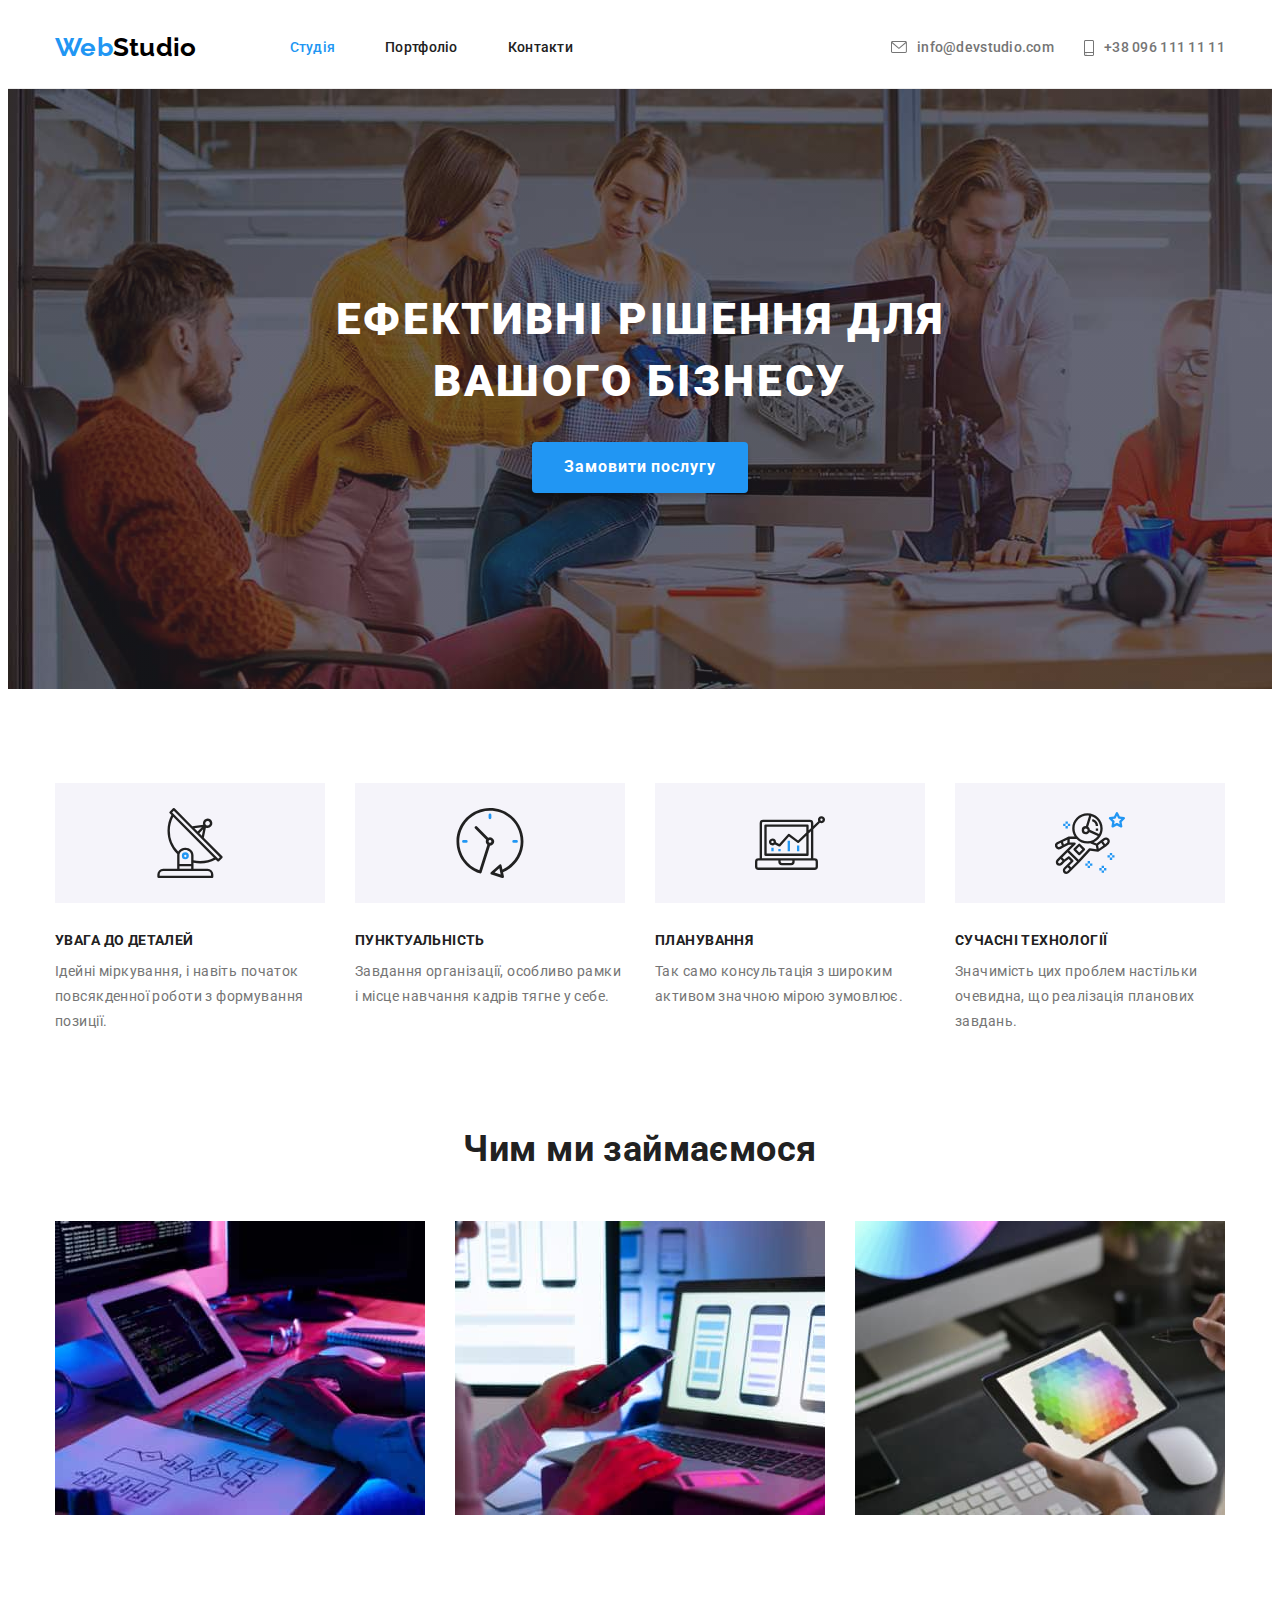
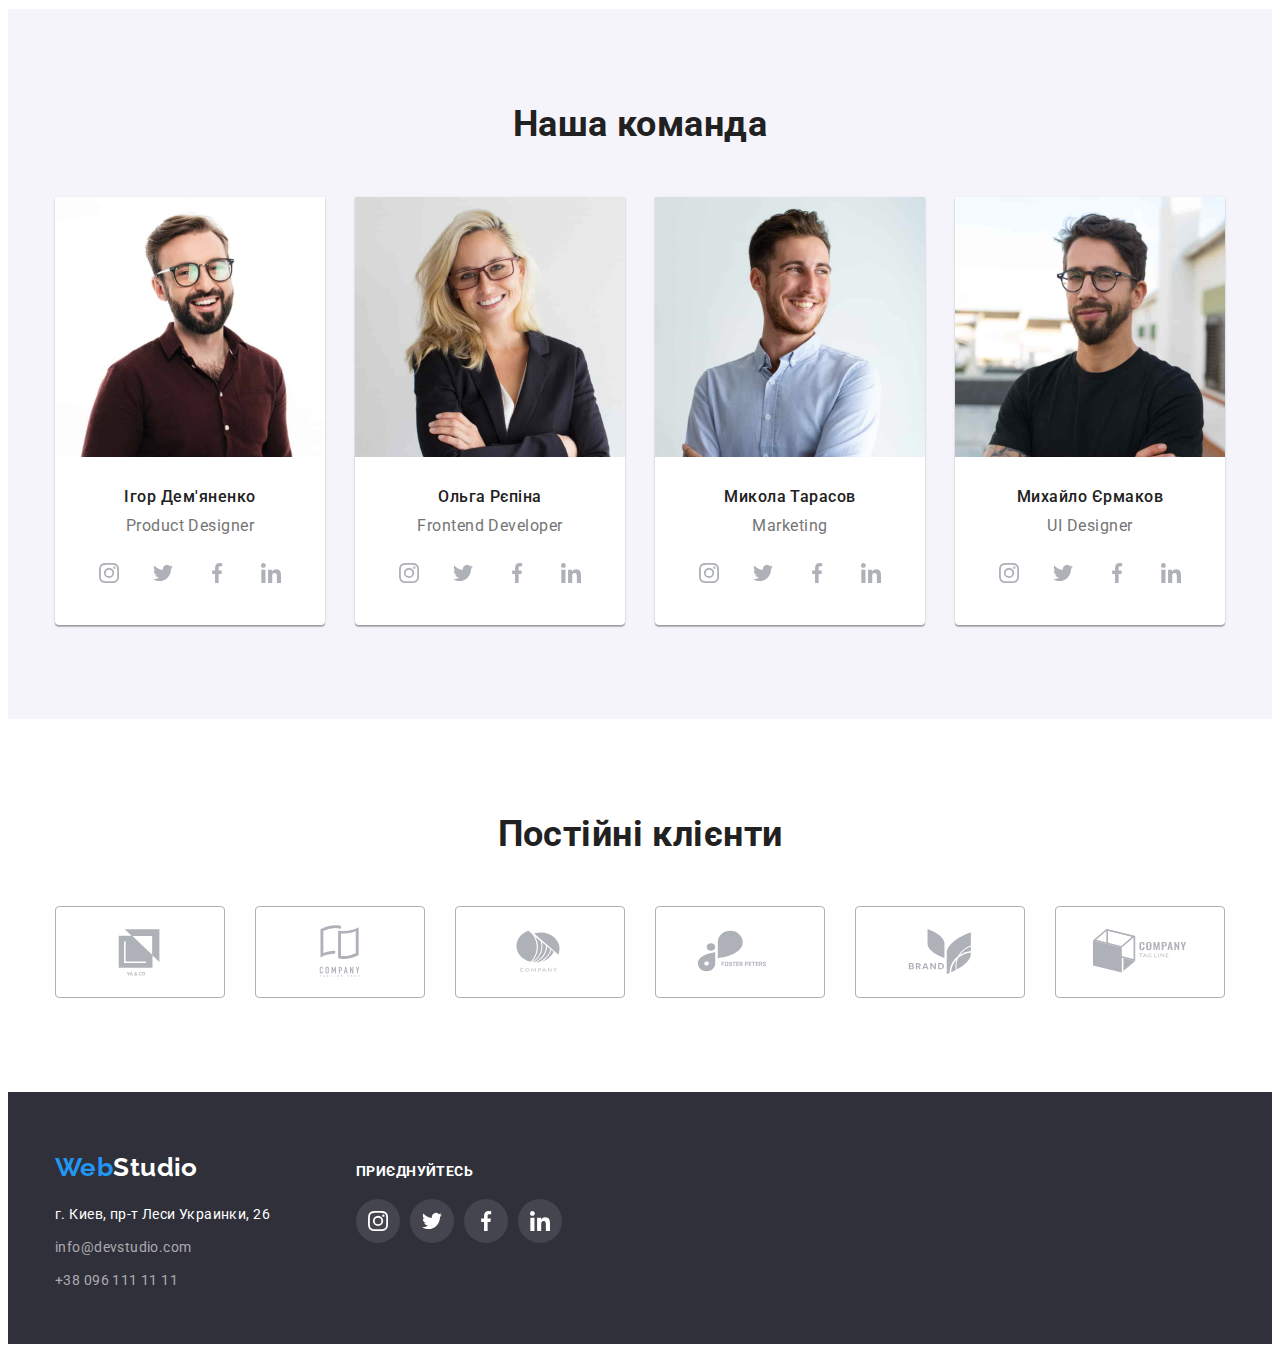
==== index.html @ 735a3ea4 "подготовка к работе" ====
<!DOCTYPE html>
<html lang="uk">
<head>
    <meta charset="UTF-8">
    <meta http-equiv="X-UA-Compatible" content="IE=edge">
    <meta name="viewport" content="width=device-width, initial-scale=1.0">
    <title>WebStudio</title>
    <link href="https://fonts.googleapis.com/css2?family=Raleway:wght@700&family=Roboto:wght@400;500;700;900&display=swap"
        rel="stylesheet">
    <link rel="stylesheet" href="https://cdnjs.cloudflare.com/ajax/libs/modern-normalize/1.1.0/modern-normalize.min.css"
        integrity="sha512-wpPYUAdjBVSE4KJnH1VR1HeZfpl1ub8YT/NKx4PuQ5NmX2tKuGu6U/JRp5y+Y8XG2tV+wKQpNHVUX03MfMFn9Q=="
        crossorigin="anonymous" referrerpolicy="no-referrer" />
    <link rel="stylesheet" href="./css/styles.css">
    <link rel="stylesheet" href="./css/studio.css">
    
</head>
<body>
    <header>
        <div class="header container">
            <a href="./index.html" class="logo">Web<span>Studio</span></a>
            <nav>
                <ul class="header-nav">
                    <li class="item"><a href="./index.html" class="header-nav_color link current">Студія</a></li>
                    <li class="item"><a href="portfolio.html" class="link">Портфоліо</a></li>
                    <li class="item"><a href="#" class="link">Контакти</a></li>
                </ul>
            </nav>
            <ul class="header-connect">
                <li class="item">
                    <a href="mailto:info@devstudio.com" class="header-connect_color link">
                        <svg class="icon icon-envelope">
                            <use href="./images/sprite-icon.svg#envelope"></use>
                        </svg>
                        info@devstudio.com
                    </a>
                </li>
                <li class="item">
                    <a href="tel:+380961111111" class="header-connect_color link">
                        <svg class="icon icon-smartphone">
                            <use href="./images/sprite-icon.svg#smartphone"></use>
                        </svg>
                        +38 096 111 11 11
                    </a>
                </li>
            </ul>
        </div>
    </header>

    <main>
        <!-- Ефективні рішення -->        
        <section class="basic">
            <div class="container">
                <h1 class="basic__title">Ефективні рішення для вашого бізнесу</h1>
                <button class="basic__btn" type="button">Замовити послугу</button>
            </div>
        </section>

        <!-- Особливості -->
        <section class="prioritie section" >
            <div class="container">
                <h2 class="visually-hidden">Особливості</h2>
                <ul class="prioritie-list">
                    <li class="item">
                        <div class="prioritie-list__icon">
                            <svg class="icon">
                                <use href="./images/sprite-icon.svg#antenna"></use>
                            </svg>
                        </div>
                        <h3 class="title">увага до деталей</h3>
                        <p>Ідейні міркування, і навіть початок повсякденної роботи з формування позиції.</p>
                    </li>
                    <li class="item">
                        <div class="prioritie-list__icon">
                            <svg class="icon">
                                <use href="./images/sprite-icon.svg#clock"></use>
                            </svg>
                        </div>
                        <h3 class="title">пунктуальність</h3>
                        <p>Завдання організації, особливо рамки і місце навчання кадрів тягне у себе.</p>
                    </li>
                    <li class="item">
                        <div class="prioritie-list__icon">
                            <svg class="icon">
                                <use href="./images/sprite-icon.svg#diagram"></use>
                            </svg>
                        </div>
                        <h3 class="title">планування</h3>
                        <p>Так само консультація з широким активом значною мірою зумовлює.</p>
                    </li>
                    <li class="item">
                        <div class="prioritie-list__icon">
                            <svg class="icon">
                                <use href="./images/sprite-icon.svg#astronaut"></use>
                            </svg>
                        </div>
                        <h3 class="title">сучасні технології</h3>
                        <p>Значимість цих проблем настільки очевидна, що реалізація планових завдань.</p>
                    </li>
                </ul>
            </div>
        </section>

        <!-- Чим ми займаємося -->
        <section class="service">
            <div class="container">
                <h2 class="service__title">Чим ми займаємося</h2>
                <ul class="service-list">
                    <li class="item">
                        <img src="./images/studio/activity1.jpg" alt="програмування" width="370">
                    </li>
                    <li class="item">
                        <img src="./images/studio/activity2.jpg" alt="oптимізація" width="370">
                    </li>
                    <li class="item">
                        <img src="./images/studio/activity3.jpg" alt="дизайн" width="370">
                    </li>
                </ul>
            </div>
        </section>

        <!-- команда -->
        <section class="team section">
            <div class="container">
                <h2 class="team__title">Наша команда</h2>
                <ul class="team-list">
                    <li class="item">
                        <img src="./images/studio/team1.jpg" alt="Ігор Дем'яненко" width="270">
                        <h3 class="title">Ігор Дем'яненко</h3>
                        <p>Product Designer</p>
                        <ul class="networks">
                            <li class="item">
                                <a href="#" class="link networks__icon team-list_hover">
                                    <svg class="icon">
                                        <use href="./images/sprite-icon.svg#instagram"></use>
                                    </svg>
                                </a>
                            </li>
                            <li class="item">
                                <a href="#" class="link link networks__icon team-list_hover">
                                    <svg class="icon">
                                        <use href="./images/sprite-icon.svg#twitter"></use>
                                    </svg>
                                </a>
                            </li>
                            <li class="item">
                                <a href="#" class="link link networks__icon team-list_hover">
                                    <svg class="icon">
                                        <use href="./images/sprite-icon.svg#facebook"></use>
                                    </svg>
                                </a>
                            </li>
                            <li class="item">
                                <a href="#" class="link link networks__icon team-list_hover">
                                    <svg class="icon">
                                        <use href="./images/sprite-icon.svg#linkedin"></use>
                                    </svg>
                                </a>
                            </li>
                        </ul>
                    </li>
                    <li class="item">
                        <img src="./images/studio/team2.jpg" alt="Ольга Рєпіна" width="270">
                        <h3 class="title">Ольга Рєпіна</h3>
                        <p>Frontend Developer</p>
                        <ul class="networks">
                            <li class="item">
                                <a href="#" class="link networks__icon team-list_hover">
                                    <svg class="icon">
                                        <use href="./images/sprite-icon.svg#instagram"></use>
                                    </svg>
                                </a>
                            </li>
                            <li class="item">
                                <a href="#" class="link link networks__icon team-list_hover">
                                    <svg class="icon">
                                        <use href="./images/sprite-icon.svg#twitter"></use>
                                    </svg>
                                </a>
                            </li>
                            <li class="item">
                                <a href="#" class="link link networks__icon team-list_hover">
                                    <svg class="icon">
                                        <use href="./images/sprite-icon.svg#facebook"></use>
                                    </svg>
                                </a>
                            </li>
                            <li class="item">
                                <a href="#" class="link link networks__icon team-list_hover">
                                    <svg class="icon">
                                        <use href="./images/sprite-icon.svg#linkedin"></use>
                                    </svg>
                                </a>
                            </li>
                        </ul>
                    </li>
                    <li class="item">
                        <img src="./images/studio/team3.jpg" alt="Микола Тарасов" width="270">
                        <h3 class="title">Микола Тарасов</h3>
                        <p>Marketing</p>
                        <ul class="networks">
                            <li class="item">
                                <a href="#" class="link networks__icon team-list_hover">
                                    <svg class="icon">
                                        <use href="./images/sprite-icon.svg#instagram"></use>
                                    </svg>
                                </a>
                            </li>
                            <li class="item">
                                <a href="#" class="link link networks__icon team-list_hover">
                                    <svg class="icon">
                                        <use href="./images/sprite-icon.svg#twitter"></use>
                                    </svg>
                                </a>
                            </li>
                            <li class="item">
                                <a href="#" class="link link networks__icon team-list_hover">
                                    <svg class="icon">
                                        <use href="./images/sprite-icon.svg#facebook"></use>
                                    </svg>
                                </a>
                            </li>
                            <li class="item">
                                <a href="#" class="link link networks__icon team-list_hover">
                                    <svg class="icon">
                                        <use href="./images/sprite-icon.svg#linkedin"></use>
                                    </svg>
                                </a>
                            </li>
                        </ul>
                    </li>
                    <li class="item">
                        <img src="./images/studio/team4.jpg" alt="Михайло Єрмаков" width="270">
                        <h3 class="title">Михайло Єрмаков</h3>
                        <p>UI Designer</p>
                        <ul class="networks">
                            <li class="item">
                                <a href="#" class="link networks__icon team-list_hover">
                                    <svg class="icon">
                                        <use href="./images/sprite-icon.svg#instagram"></use>
                                    </svg>
                                </a>
                            </li>
                            <li class="item">
                                <a href="#" class="link link networks__icon team-list_hover">
                                    <svg class="icon">
                                        <use href="./images/sprite-icon.svg#twitter"></use>
                                    </svg>
                                </a>
                            </li>
                            <li class="item">
                                <a href="#" class="link link networks__icon team-list_hover">
                                    <svg class="icon">
                                        <use href="./images/sprite-icon.svg#facebook"></use>
                                    </svg>
                                </a>
                            </li>
                            <li class="item">
                                <a href="#" class="link link networks__icon team-list_hover">
                                    <svg class="icon">
                                        <use href="./images/sprite-icon.svg#linkedin"></use>
                                    </svg>
                                </a>
                            </li>
                        </ul>
                    </li>
                </ul>
            </div>
        </section>

        <!-- карточки клиентов -->
        <section class="clients section">
            <div class="container">
                <h2 class="clients__title">Постійні клієнти</h2>
                <ul class="clients-card">
                    <li class="item">
                        <a href="#" class="clients-card_style">
                            <svg class="icon">
                                <use href="./images/sprite-icon.svg#logo-ya"></use>
                            </svg>
                        </a>
                    </li>
                    <li class="item">
                        <a href="#" class="clients-card_style">
                            <svg class="icon">
                                <use href="./images/sprite-icon.svg#logo-comp-book"></use>
                            </svg>
                        </a>
                    </li>
                    <li class="item">
                        <a href="#" class="clients-card_style">
                            <svg class="icon">
                                <use href="./images/sprite-icon.svg#logo-comp"></use>
                            </svg>
                        </a>
                    </li>
                    <li class="item">
                        <a href="#" class="clients-card_style">
                            <svg class="icon">
                                <use href="./images/sprite-icon.svg#logo-foster"></use>
                            </svg>
                        </a>
                    </li>
                    <li class="item">
                        <a href="#" class="clients-card_style">
                            <svg class="icon">
                                <use href="./images/sprite-icon.svg#logo-brand"></use>
                            </svg>
                        </a>
                    </li>
                    <li class="item">
                        <a href="#" class="clients-card_style">
                            <svg class="icon">
                                <use href="./images/sprite-icon.svg#logo-comp-cube"></use>
                            </svg>
                        </a>
                    </li>
                </ul>
            </div>
        </section>
    </main>

    <!-- footer -->
    <footer class="footer">
        <div class="container">
            <h2 class="visually-hidden">Footer</h2>
            <div class="footer-connect">
                <a href="./index.html" class="logo">Web<span>Studio</span></a>
                <address>
                    <ul class="footer-list">
                        <li class="item">
                            <a href="https://goo.gl/maps/CPtrU1FHBa2aNyZL9" class="footer-list_map link" target="_blank"
                                rel="noopener noreferrer nofollow">г. Киев, пр-т Леси Украинки, 26</a>
                        </li>
                        <li class="item"><a href="mailto:info@devstudio.com" class="footer-list_color link">info@devstudio.com</a></li>
                        <li class="item"><a href="tel:+380961111111" class="footer-list_color link">+38 096 111 11 11</a></li>
                    </ul>
                </address>
            </div>
            <div class="footer-join">
                <p class="footer-join__title">приєднуйтесь</p>
                <ul class="networks">
                    <li class="item">
                        <a href="#" class="link networks__icon footer-join_hover">
                            <svg class="icon">
                                <use href="./images/sprite-icon.svg#instagram"></use>
                            </svg>
                        </a>
                    </li>
                    <li class="item">
                        <a href="#" class="link link networks__icon footer-join_hover">
                            <svg class="icon">
                                <use href="./images/sprite-icon.svg#twitter"></use>
                            </svg>
                        </a>
                    </li>
                    <li class="item">
                        <a href="#" class="link link networks__icon footer-join_hover">
                            <svg class="icon">
                                <use href="./images/sprite-icon.svg#facebook"></use>
                            </svg>
                        </a>
                    </li>
                    <li class="item">
                        <a href="#" class="link link networks__icon footer-join_hover">
                            <svg class="icon">
                                <use href="./images/sprite-icon.svg#linkedin"></use>
                            </svg>
                        </a>
                    </li>
                </ul>
            </div>
        </div>
    </footer>
</body>
</html>
---- css/styles.css ----
/* БАЗОВЫЕ СТИЛИ + HEADER + FOOTER */

            /* ОБЩИЕ НАСТРОЙКИ */
                /* цвет */
        :root {
            --title: #212121;
            --text: #757575;
            --a-hover-focus--btn: #2196F3;
            --btn-hover-focus: #188CE8;
            --text-backgr-white: #FFFFFF;
            --text-gray: rgba(255, 255, 255, 0.6);
            --backgr-black: #2F303A;
            --backgr-prior-service: #F5F5F5;
            --backgr-team: #F5F4FA;
            --icon:#AFB1B8;
            --icon-backgr: rgba(255, 255, 255, 0.1);
            --black: #000000;
            --border: #EEEEEE;
        }
        
                /* глобальный border-box */
        html {
            box-sizing: border-box;
        }
        
        *,
        *::before,
        *::after {
            box-sizing: inherit;
        }
        
                /* сброс дефолтных отступов и padding */
        h1, h2, h3,
        ul,
        p {
            padding-left: 0;
            margin-top: 0;
            margin-bottom: 0;
        }

                /* заголовки */
        h2 {
            color: var(--title);
            font-weight: 700;
            font-size: 36px;
            line-height: 1.2;
            text-align: center;
        }

        h3 {
            color: var(--title);
            font-weight: 700;
            font-size: 14px;
            line-height: 1.1;
        }

                /* класс для сокрытия элемента (блока) */
        .visually-hidden {
            position: absolute;
            white-space: nowrap;
            width: 1px;
            height: 1px;
            overflow: hidden;
            border: 0;
            padding: 0;
            clip: rect(0 0 0 0);
            clip-path: inset(50%);
            margin: -1px;
        }

                /* дефолтные свойства svg-иконок */
        .icon {
            display: inline-block;
            width: 1em;
            height: 1em;
            stroke-width: 0;
            stroke: currentColor;
            fill: currentColor;
        }

                /* текст в body */
        body {
            color: var(--text);
            background-color: var(--text-backgr-white);
            font-family: Roboto, sans-serif;
            font-size: 14px;
            line-height: 1.8;
            letter-spacing: 0.03em;
        }

                /* стилизация: списки<li>(.item), ссылки<a>(.link), img - уберем нижние просветы */
        img {
            display: block;
        }

        .item {
            list-style: none;
        }

        .link {
            color: var(--title);
            text-decoration: none;
        }

        .link:hover,
        .link:focus {
            color: var(--a-hover-focus--btn);
        }

                /* блочная разметка CONTAINER и SECTION */
        .container {
            width: 1200px;
            padding-left: 15px;
            padding-right: 15px;
            margin: 0 auto;
        }

        .section {
            padding-top: 94px;
            padding-bottom: 94px;
        }


/* header */
header {
    padding-top: 24px;
    padding-bottom: 25px;
    border-bottom: 1px solid #ECECEC;
}

.header {
    display: flex;
    align-items: center;
    font-weight: 500;
    font-size: 14px;
    line-height: 1.1;
    letter-spacing: 0.02em;
}

.logo {
    color: var(--a-hover-focus--btn);
    font-family: Raleway;
    font-size: 26px;
    font-weight: 700;
    line-height: 1.2;
    text-decoration: none;
}

.logo span{
    color: var(--black);
}

.header .logo {
    margin-right: 93px;
}

.header-nav {
    display: flex;
    margin-right: 318px;
}

.header-nav .item + .item {
    margin-left: 50px;
}

.header-connect {
    display: flex;
}

.link.current {
    color: var(--a-hover-focus--btn);
}

.header-connect .item+.item {
    margin-left: 30px;
}

.header-connect_color {
    display: flex;
    align-items: center;
    color: var(--text);
}

.header-connect_color .icon {
    margin-right: 10px;
}

.icon-envelope {
    width: 16px;
    height: 12px;
}

.icon-smartphone {
    width: 10px;
    height: 16px;
}

/* footer */
.footer {
    height: 252px;
    background-color: var(--backgr-black);
    padding-top: 60px;
    padding-bottom: 60px;
}

.footer .container {
    display: flex;
    align-items: baseline;
}

.footer .logo {
    display: inline-block;
    margin-bottom: 20px;
}

.footer span,
.footer-list_map {
    color: var(--text-backgr-white);
}

.footer-list {
    line-height: 1.7;
}

.footer-list_color {
    color: var(--text-gray);
}

.footer-list .item + .item {
    margin-top: 9px;
}

.footer-list {
    font-style: normal;
}

.footer-connect {
    width: 231px;
    margin-right: 70px;
    
}

/* .footer-join {
    padding-top: 15px;
} */



.footer-join__title {
    color: var(--text-backgr-white);
    font-weight: 700;
    font-size: 14px;
    line-height: 1.1;
    text-transform: uppercase;
    margin-bottom: 20px;
}

.networks {
    display: flex;
    align-items: center;
    gap: 10px;
}

.networks__icon {
    display: flex;
    width: 44px;
    height: 44px;
    align-items: center;
    justify-content: center;
    line-height: 0;
    border-radius: 50% 50%;
    border: 0 solid transparent;
}

.networks__icon .icon {
    width: 20px;
    height: 20px;
}

.footer-join_hover {
    color: var(--text-backgr-white);
    background-color: var(--icon-backgr);
}

.footer-join_hover:hover,
.footer-join_hover:focus {
    color: var(--text-backgr-white);
    background-color: var(--a-hover-focus--btn);
}
---- css/studio.css ----
/* Стили для <main> STUDIO */

/* basic */
.basic {
    max-width: 1600px;
    height: 600px;
    background-color: rgb(47, 48, 58);
    background-image: linear-gradient(to right,
    rgba(47, 48, 58, 0.4),
    rgba(47, 48, 58, 0.4)
    ),
    url("../images/studio/basic.jpg");
    padding-top: 200px;
    padding-bottom: 200px;
    text-align: center;
    margin-left: auto;
    margin-right: auto;
}

.basic .container {
    display: flex;
    flex-direction: column;
    align-items: center;
}

.basic__title {
    width: 696px;
    color: var(--text-backgr-white);
    font-weight: 900;
    font-size: 44px;
    line-height: 1.4;
    letter-spacing: 0.06em;
    text-transform: uppercase;
    margin-bottom: 30px;
}

.basic__btn {
    background-color: var(--a-hover-focus--btn);
    color: var(--text-backgr-white);
    font-family: inherit;
    font-weight: 700;
    font-size: 16px;
    line-height: 1.9;
    letter-spacing: 0.06em;
    box-shadow: 0px 4px 4px hwb(0 0% 100% / 0.15);
    border: 0 solid transparent;
    border-radius: 4px;
    padding: 10px 32px;
    cursor: pointer;
}

.basic__btn:hover,
.basic__btn:focus {
    background-color: var(--btn-hover-focus);
}

/* prioritie */
.prioritie-list {
    display: flex;
}

.prioritie-list .item {
    width: 270px;
}

.prioritie-list .item + .item {
    margin-left: 30px;
}

.prioritie-list__icon {
    width: 270px;
    height: 120px;
    text-align: center;
    background-color: var(--backgr-team);
    padding-top: 25px;
    margin-bottom: 30px;
}

.prioritie-list__icon .icon {
    width: 70px;
    height: 70px;
}

.prioritie-list .title {
    text-transform: uppercase;
    margin-bottom: 10px;
}

/* service */
.service {
    padding-bottom: 94px;
}

.service__title {
    margin-bottom: 50px;
}

.service-list {
    display: flex;
}

.service-list .item + .item {
    margin-left: 30px;
}

/* team */
.team {
    background-color: var(--backgr-team);
    text-align: center;
}

.team__title {
    margin-bottom: 50px;
}

.team-list {
    display: flex;
    column-gap: 30px;
}

.team-list,
.team-list .title {
    font-size: 16px;
    line-height: 1.2;
    letter-spacing: 0.03em;
    text-align: center;
}

.team-list > .item {
    width: 270px;
    background-color: var(--text-backgr-white);
    box-shadow: 0px 1px 3px rgba(0, 0, 0, 0.12), 0px 1px 1px rgba(0, 0, 0, 0.14), 0px 2px 1px rgba(0, 0, 0, 0.2);
    border-radius: 0px 0px 4px 4px;
    padding-bottom: 30px;
}

.team-list img {
    margin-bottom: 30px;
}

.team-list .title {
    font-weight: 500;
    margin-bottom: 10px;
}

.team-list .networks {
    padding-left: 32px;
    padding-right: 32px;
    margin-top: 16px;
}

.team-list_hover {
    color: var(--icon);
}

.team-list_hover:hover,
.team-list_hover:focus {
    color: var(--text-backgr-white);
    background-color: var(--a-hover-focus--btn);
}

/* clients */
.clients__title {
    margin-bottom: 50px;
}

.clients-card {
    display: flex;
    gap: 30px;
}

.clients-card_style {
    display: flex;
    align-items: center;
    justify-content: center;
    width: 170px;
    height: 92px;
    color: var(--icon);
    border: 1px solid var(--icon);
    border-radius: 4px;
}

.clients-card .icon {
    width: 106px;
    height: 60px;
}

.clients-card_style:hover,
.clients-card_style:focus {
    color: var(--a-hover-focus--btn);
    border-color: var(--a-hover-focus--btn);
}
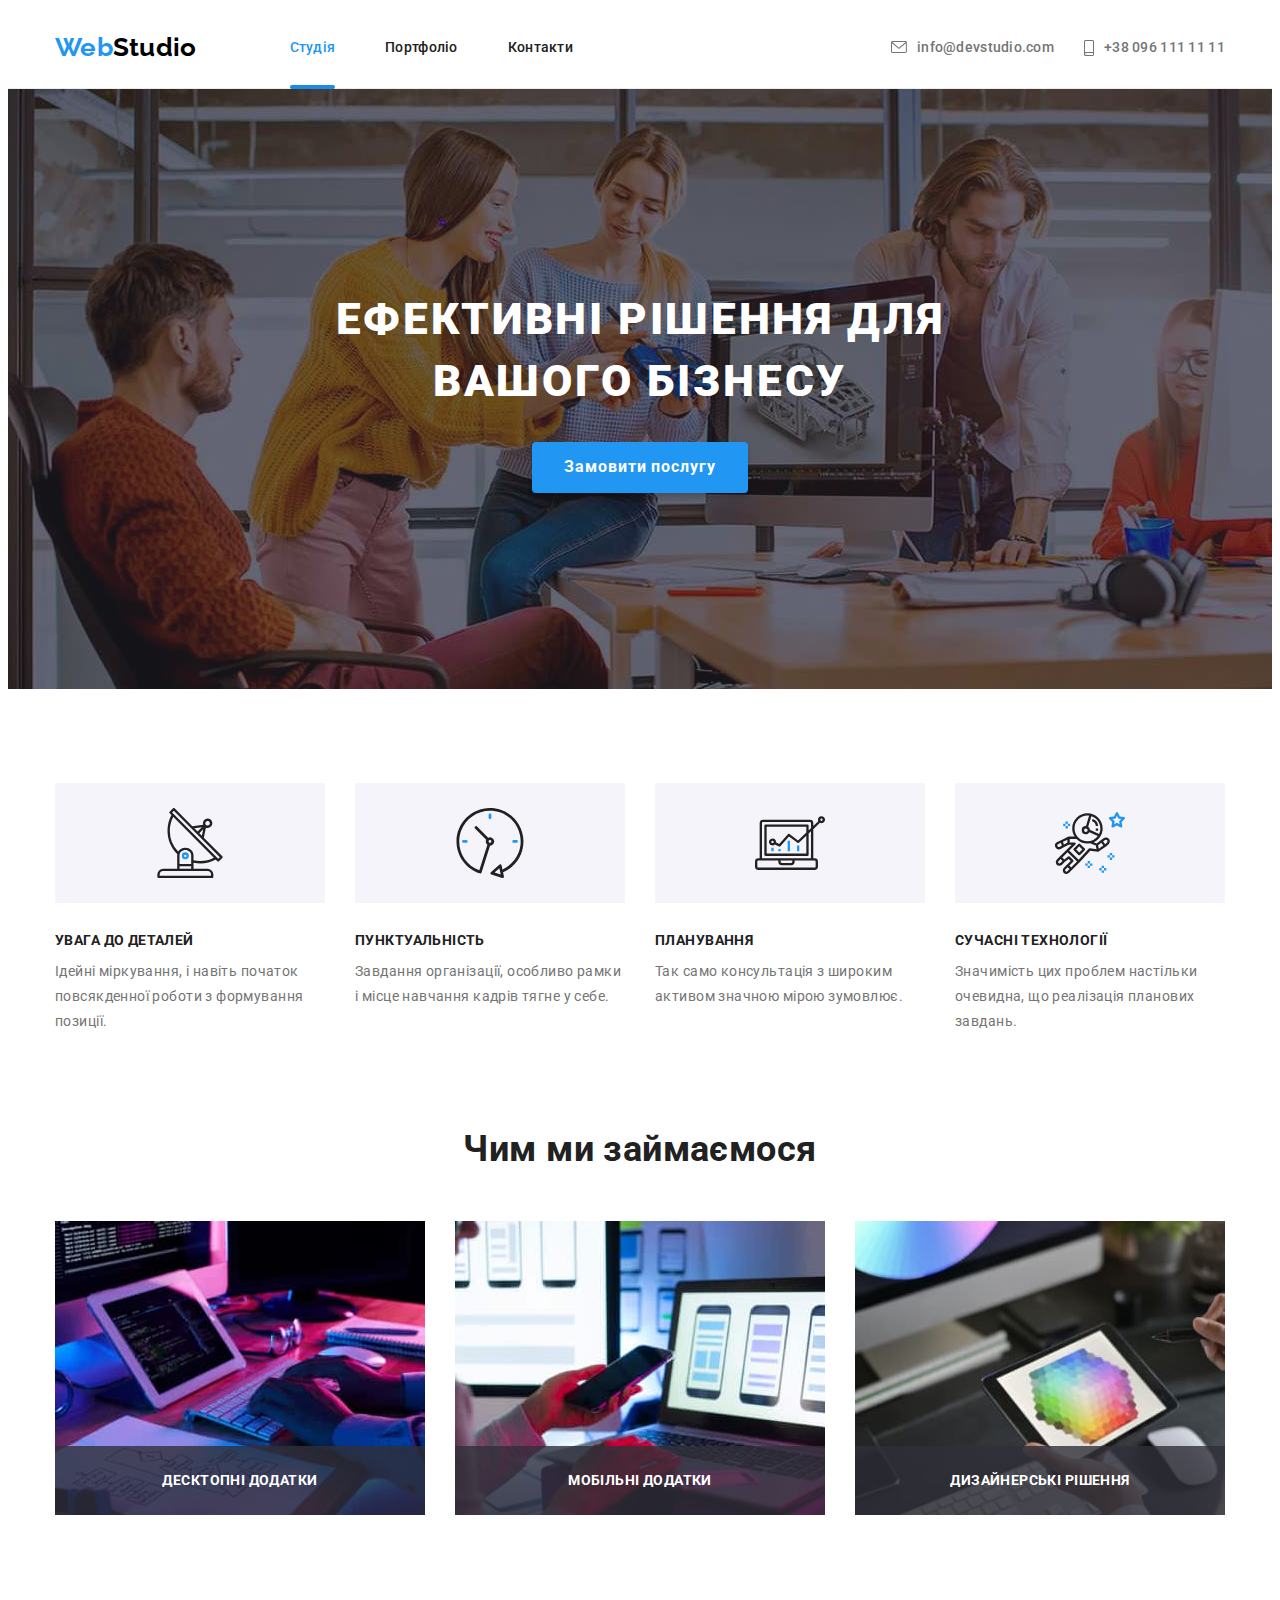
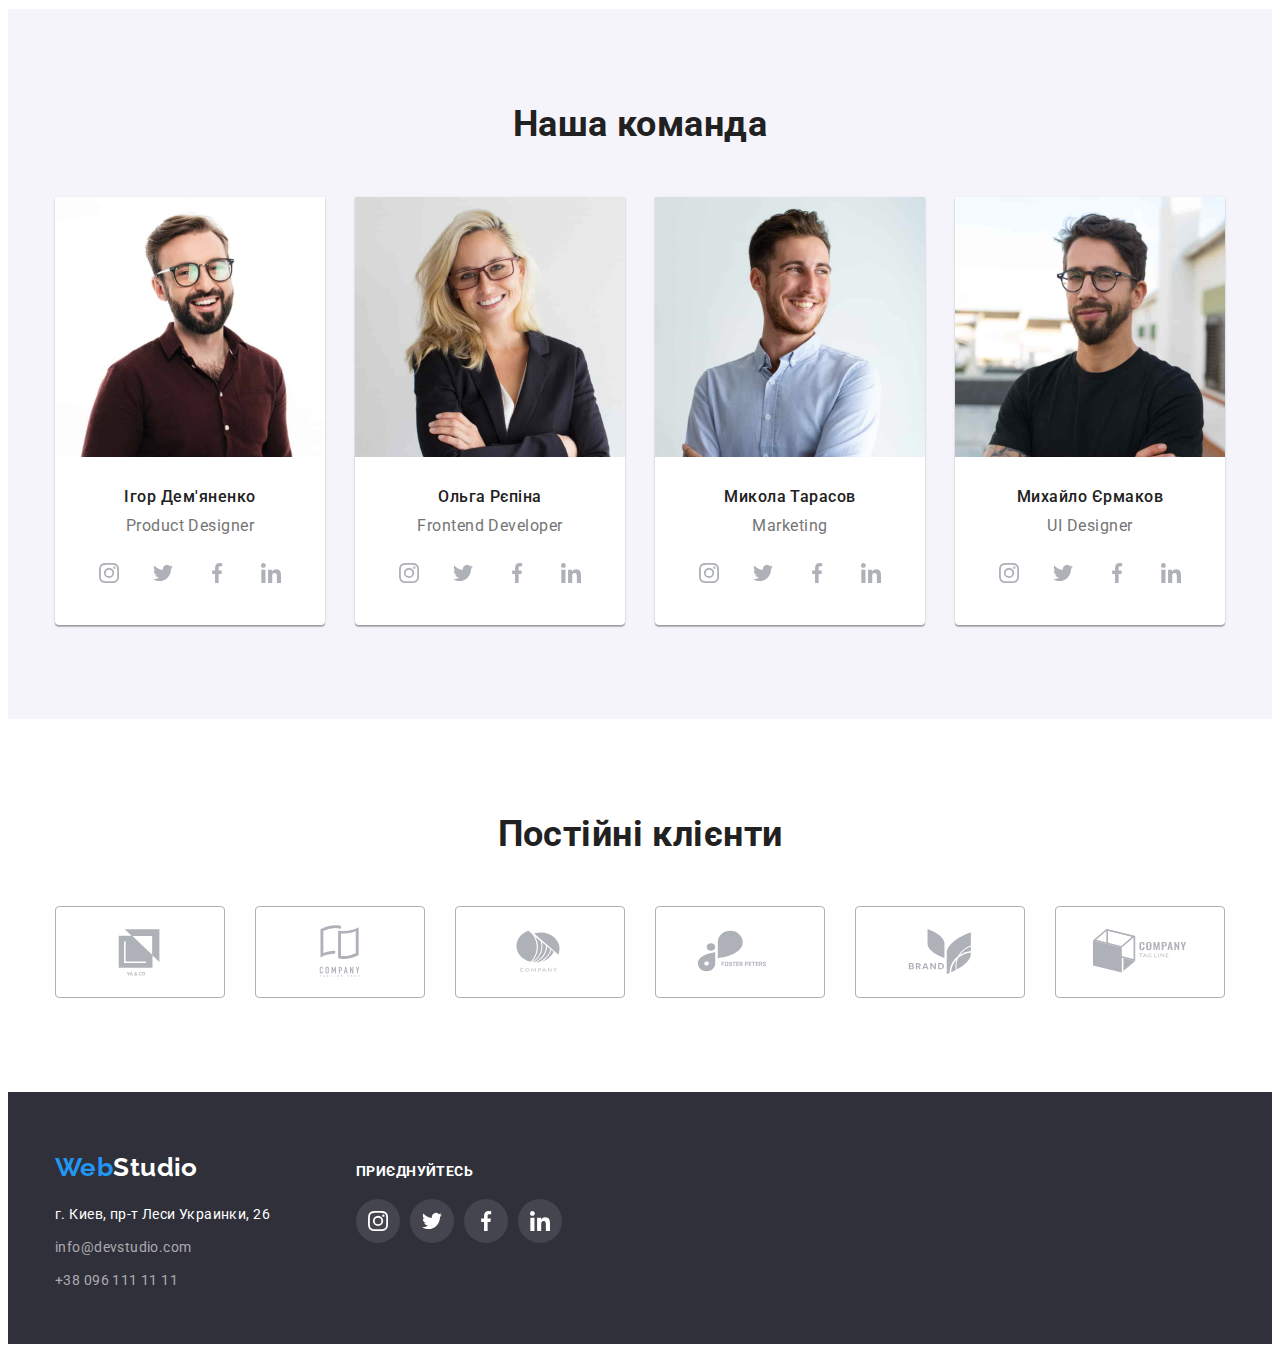
==== commit b8bad033: "модальное окно и анимация" ====
--- a/index.html
+++ b/index.html
@@ -21,8 +21,8 @@
             <nav>
                 <ul class="header-nav">
                     <li class="item"><a href="./index.html" class="header-nav_color link current">Студія</a></li>
-                    <li class="item"><a href="portfolio.html" class="link">Портфоліо</a></li>
-                    <li class="item"><a href="#" class="link">Контакти</a></li>
+                    <li class="item"><a href="portfolio.html" class="header-nav_color link">Портфоліо</a></li>
+                    <li class="item"><a href="#" class="header-nav_color link">Контакти</a></li>
                 </ul>
             </nav>
             <ul class="header-connect">
@@ -51,7 +51,7 @@
         <section class="basic">
             <div class="container">
                 <h1 class="basic__title">Ефективні рішення для вашого бізнесу</h1>
-                <button class="basic__btn" type="button">Замовити послугу</button>
+                <button class="basic__btn link" type="button" data-modal-open>Замовити послугу</button>
             </div>
         </section>
 
@@ -107,12 +107,15 @@
                 <ul class="service-list">
                     <li class="item">
                         <img src="./images/studio/activity1.jpg" alt="програмування" width="370">
+                        <h3 class="title">десктопні додатки</h3>
                     </li>
                     <li class="item">
                         <img src="./images/studio/activity2.jpg" alt="oптимізація" width="370">
+                        <h3 class="title">мобільні додатки</h3>
                     </li>
                     <li class="item">
                         <img src="./images/studio/activity3.jpg" alt="дизайн" width="370">
+                        <h3 class="title">дизайнерські рішення</h3>
                     </li>
                 </ul>
             </div>
@@ -136,21 +139,21 @@
                                 </a>
                             </li>
                             <li class="item">
-                                <a href="#" class="link link networks__icon team-list_hover">
+                                <a href="#" class="link networks__icon team-list_hover">
                                     <svg class="icon">
                                         <use href="./images/sprite-icon.svg#twitter"></use>
                                     </svg>
                                 </a>
                             </li>
                             <li class="item">
-                                <a href="#" class="link link networks__icon team-list_hover">
+                                <a href="#" class="link networks__icon team-list_hover">
                                     <svg class="icon">
                                         <use href="./images/sprite-icon.svg#facebook"></use>
                                     </svg>
                                 </a>
                             </li>
                             <li class="item">
-                                <a href="#" class="link link networks__icon team-list_hover">
+                                <a href="#" class="link networks__icon team-list_hover">
                                     <svg class="icon">
                                         <use href="./images/sprite-icon.svg#linkedin"></use>
                                     </svg>
@@ -171,21 +174,21 @@
                                 </a>
                             </li>
                             <li class="item">
-                                <a href="#" class="link link networks__icon team-list_hover">
+                                <a href="#" class="link networks__icon team-list_hover">
                                     <svg class="icon">
                                         <use href="./images/sprite-icon.svg#twitter"></use>
                                     </svg>
                                 </a>
                             </li>
                             <li class="item">
-                                <a href="#" class="link link networks__icon team-list_hover">
+                                <a href="#" class="link networks__icon team-list_hover">
                                     <svg class="icon">
                                         <use href="./images/sprite-icon.svg#facebook"></use>
                                     </svg>
                                 </a>
                             </li>
                             <li class="item">
-                                <a href="#" class="link link networks__icon team-list_hover">
+                                <a href="#" class="link networks__icon team-list_hover">
                                     <svg class="icon">
                                         <use href="./images/sprite-icon.svg#linkedin"></use>
                                     </svg>
@@ -206,21 +209,21 @@
                                 </a>
                             </li>
                             <li class="item">
-                                <a href="#" class="link link networks__icon team-list_hover">
+                                <a href="#" class="link networks__icon team-list_hover">
                                     <svg class="icon">
                                         <use href="./images/sprite-icon.svg#twitter"></use>
                                     </svg>
                                 </a>
                             </li>
                             <li class="item">
-                                <a href="#" class="link link networks__icon team-list_hover">
+                                <a href="#" class="link networks__icon team-list_hover">
                                     <svg class="icon">
                                         <use href="./images/sprite-icon.svg#facebook"></use>
                                     </svg>
                                 </a>
                             </li>
                             <li class="item">
-                                <a href="#" class="link link networks__icon team-list_hover">
+                                <a href="#" class="link networks__icon team-list_hover">
                                     <svg class="icon">
                                         <use href="./images/sprite-icon.svg#linkedin"></use>
                                     </svg>
@@ -241,21 +244,21 @@
                                 </a>
                             </li>
                             <li class="item">
-                                <a href="#" class="link link networks__icon team-list_hover">
+                                <a href="#" class="link networks__icon team-list_hover">
                                     <svg class="icon">
                                         <use href="./images/sprite-icon.svg#twitter"></use>
                                     </svg>
                                 </a>
                             </li>
                             <li class="item">
-                                <a href="#" class="link link networks__icon team-list_hover">
+                                <a href="#" class="link networks__icon team-list_hover">
                                     <svg class="icon">
                                         <use href="./images/sprite-icon.svg#facebook"></use>
                                     </svg>
                                 </a>
                             </li>
                             <li class="item">
-                                <a href="#" class="link link networks__icon team-list_hover">
+                                <a href="#" class="link networks__icon team-list_hover">
                                     <svg class="icon">
                                         <use href="./images/sprite-icon.svg#linkedin"></use>
                                     </svg>
@@ -273,42 +276,42 @@
                 <h2 class="clients__title">Постійні клієнти</h2>
                 <ul class="clients-card">
                     <li class="item">
-                        <a href="#" class="clients-card_style">
+                        <a href="#" class="clients-card_style link">
                             <svg class="icon">
                                 <use href="./images/sprite-icon.svg#logo-ya"></use>
                             </svg>
                         </a>
                     </li>
                     <li class="item">
-                        <a href="#" class="clients-card_style">
+                        <a href="#" class="clients-card_style link">
                             <svg class="icon">
                                 <use href="./images/sprite-icon.svg#logo-comp-book"></use>
                             </svg>
                         </a>
                     </li>
                     <li class="item">
-                        <a href="#" class="clients-card_style">
+                        <a href="#" class="clients-card_style link">
                             <svg class="icon">
                                 <use href="./images/sprite-icon.svg#logo-comp"></use>
                             </svg>
                         </a>
                     </li>
                     <li class="item">
-                        <a href="#" class="clients-card_style">
+                        <a href="#" class="clients-card_style link">
                             <svg class="icon">
                                 <use href="./images/sprite-icon.svg#logo-foster"></use>
                             </svg>
                         </a>
                     </li>
                     <li class="item">
-                        <a href="#" class="clients-card_style">
+                        <a href="#" class="clients-card_style link">
                             <svg class="icon">
                                 <use href="./images/sprite-icon.svg#logo-brand"></use>
                             </svg>
                         </a>
                     </li>
                     <li class="item">
-                        <a href="#" class="clients-card_style">
+                        <a href="#" class="clients-card_style link">
                             <svg class="icon">
                                 <use href="./images/sprite-icon.svg#logo-comp-cube"></use>
                             </svg>
@@ -347,21 +350,21 @@
                         </a>
                     </li>
                     <li class="item">
-                        <a href="#" class="link link networks__icon footer-join_hover">
+                        <a href="#" class="link networks__icon footer-join_hover">
                             <svg class="icon">
                                 <use href="./images/sprite-icon.svg#twitter"></use>
                             </svg>
                         </a>
                     </li>
                     <li class="item">
-                        <a href="#" class="link link networks__icon footer-join_hover">
+                        <a href="#" class="link networks__icon footer-join_hover">
                             <svg class="icon">
                                 <use href="./images/sprite-icon.svg#facebook"></use>
                             </svg>
                         </a>
                     </li>
                     <li class="item">
-                        <a href="#" class="link link networks__icon footer-join_hover">
+                        <a href="#" class="link networks__icon footer-join_hover">
                             <svg class="icon">
                                 <use href="./images/sprite-icon.svg#linkedin"></use>
                             </svg>
@@ -371,5 +374,22 @@
             </div>
         </div>
     </footer>
+    
+        <!-- footer -->
+    <div class="backdrop is-hidden link" data-modal>
+        <div class="modal link">
+            <button class="modal__close" type="button" tabindex="1" data-modal-close>
+                <svg class="icon">
+                    <use href="./images/sprite-icon.svg#close"></use>
+                </svg>
+            </button>
+            <p>
+                Lorem ipsum dolor sit amet consectetur, adipisicing elit. Nemo recusandae obcaecati, odio expedita officia ipsa qui accusantium possimus doloribus, quas rem quibusdam est molestiae, dolor dolore provident doloremque soluta optio.
+                Maiores corrupti consectetur nisi voluptas culpa dicta error recusandae omnis laborum molestias natus consequuntur possimus sequi eos impedit odio laboriosam blanditiis eligendi, odit et quod nam quia? Fugiat, temporibus. Minima.
+            </p>
+        </div>
+    </div>
+
+    <script src="./js/modal.js"></script>
 </body>
 </html>--- a/css/styles.css
+++ b/css/styles.css
@@ -1,7 +1,7 @@
 /* БАЗОВЫЕ СТИЛИ + HEADER + FOOTER */
 
             /* ОБЩИЕ НАСТРОЙКИ */
-                /* цвет */
+                /* переменные */
         :root {
             --title: #212121;
             --text: #757575;
@@ -88,23 +88,22 @@
             letter-spacing: 0.03em;
         }
 
-                /* стилизация: списки<li>(.item), ссылки<a>(.link), img - уберем нижние просветы */
+                /* img - уберем нижний просвет */
         img {
             display: block;
         }
 
+                /* стилизация списков<li> */
         .item {
             list-style: none;
         }
 
+                /* стилизация ссылок<a> и анимация (переходы) */
         .link {
-            color: var(--title);
             text-decoration: none;
-        }
-
-        .link:hover,
-        .link:focus {
-            color: var(--a-hover-focus--btn);
+            transition-property: background-color, color, border-color, box-shadow, transform, opacity;
+            transition-duration: 250ms;
+            transition-timing-function: cubic-bezier(0.4, 0, 0.2, 1);
         }
 
                 /* блочная разметка CONTAINER и SECTION */
@@ -159,16 +158,37 @@
     margin-right: 318px;
 }
 
+.header-nav_color {
+    color: var(--title);
+}
+
+.header-nav_color:hover,
+.header-nav_color:focus {
+    color: var(--a-hover-focus--btn);
+}
+
 .header-nav .item + .item {
     margin-left: 50px;
 }
 
+.current {
+    color: var(--a-hover-focus--btn);
+    position: relative;
+}
+
+.current::after {
+    content: '';
+    display: block;
+    position: absolute;
+    width: 100%;
+    height: 4px;
+    background-color: #188CE8;
+    border-radius: 2px;
+    bottom: -34px;
+}
+
 .header-connect {
     display: flex;
-}
-
-.link.current {
-    color: var(--a-hover-focus--btn);
 }
 
 .header-connect .item+.item {
@@ -179,6 +199,11 @@
     display: flex;
     align-items: center;
     color: var(--text);
+}
+
+.header-connect_color:hover,
+.header-connect_color:focus {
+    color: var(--a-hover-focus--btn);
 }
 
 .header-connect_color .icon {
@@ -208,6 +233,11 @@
     align-items: baseline;
 }
 
+.footer-connect {
+    width: 231px;
+    margin-right: 70px;
+}
+
 .footer .logo {
     display: inline-block;
     margin-bottom: 20px;
@@ -219,6 +249,7 @@
 }
 
 .footer-list {
+    font-style: normal;
     line-height: 1.7;
 }
 
@@ -226,25 +257,16 @@
     color: var(--text-gray);
 }
 
+.footer-list_map:hover,
+.footer-list_map:focus,
+.footer-list_color:hover,
+.footer-list_color:focus {
+    color: var(--a-hover-focus--btn)
+}
+
 .footer-list .item + .item {
     margin-top: 9px;
 }
-
-.footer-list {
-    font-style: normal;
-}
-
-.footer-connect {
-    width: 231px;
-    margin-right: 70px;
-    
-}
-
-/* .footer-join {
-    padding-top: 15px;
-} */
-
-
 
 .footer-join__title {
     color: var(--text-backgr-white);
--- a/css/studio.css
+++ b/css/studio.css
@@ -99,6 +99,22 @@
     display: flex;
 }
 
+.service-list .item {
+    position: relative;
+}
+
+.service-list .title {
+    width: 100%;
+    position: absolute;
+    bottom: 0;
+    padding-top: 27px;
+    padding-bottom: 27px;
+    color: var(--text-backgr-white);
+    background: rgba(47, 48, 58, 0.8);
+    text-transform: uppercase;
+    text-align: center;
+}
+
 .service-list .item + .item {
     margin-left: 30px;
 }
@@ -151,6 +167,7 @@
 
 .team-list_hover {
     color: var(--icon);
+    background-color: var(--text-backgr-white);
 }
 
 .team-list_hover:hover,
@@ -190,3 +207,60 @@
     color: var(--a-hover-focus--btn);
     border-color: var(--a-hover-focus--btn);
 }
+
+/* модальное окно */
+.backdrop {
+    position: fixed;
+    top: 0;
+    left: 0;
+    width: 100%;
+    height: 100%;
+    background-color: rgba(0, 0, 0, 0.2);
+    opacity: 1;
+}
+
+.is-hidden {
+    opacity: 0;
+    pointer-events: none;
+}
+
+.modal {
+    position: absolute;
+    top: 50%;
+    left: 50%;
+    width: 528px;
+    height: 581px;
+    padding: 50px;
+    background-color: var(--text-backgr-white);
+    transform: translate(-50%, -50%) scale(1);
+}
+
+.is-hidden .modal {
+    transform: translate(-50%, -50%) scale(0.8);
+}
+
+.modal__close {
+    display: flex;
+    align-items: center;
+    justify-content: center;
+    position: absolute;
+    top: 14px;
+    right: 14px;
+    width: 30px;
+    height: 30px;
+    background-color: var(--text-backgr-white);
+    border-radius: 50%;
+    border-color:  rgba(0, 0, 0, 0.1);
+    cursor: pointer;
+}
+
+.modal .icon {
+    width: 18px;
+    height: 18px;
+    color: var(--black);
+}
+
+.modal__close:hover,
+.modal__close:focus {
+    background-color: var(--border);
+}